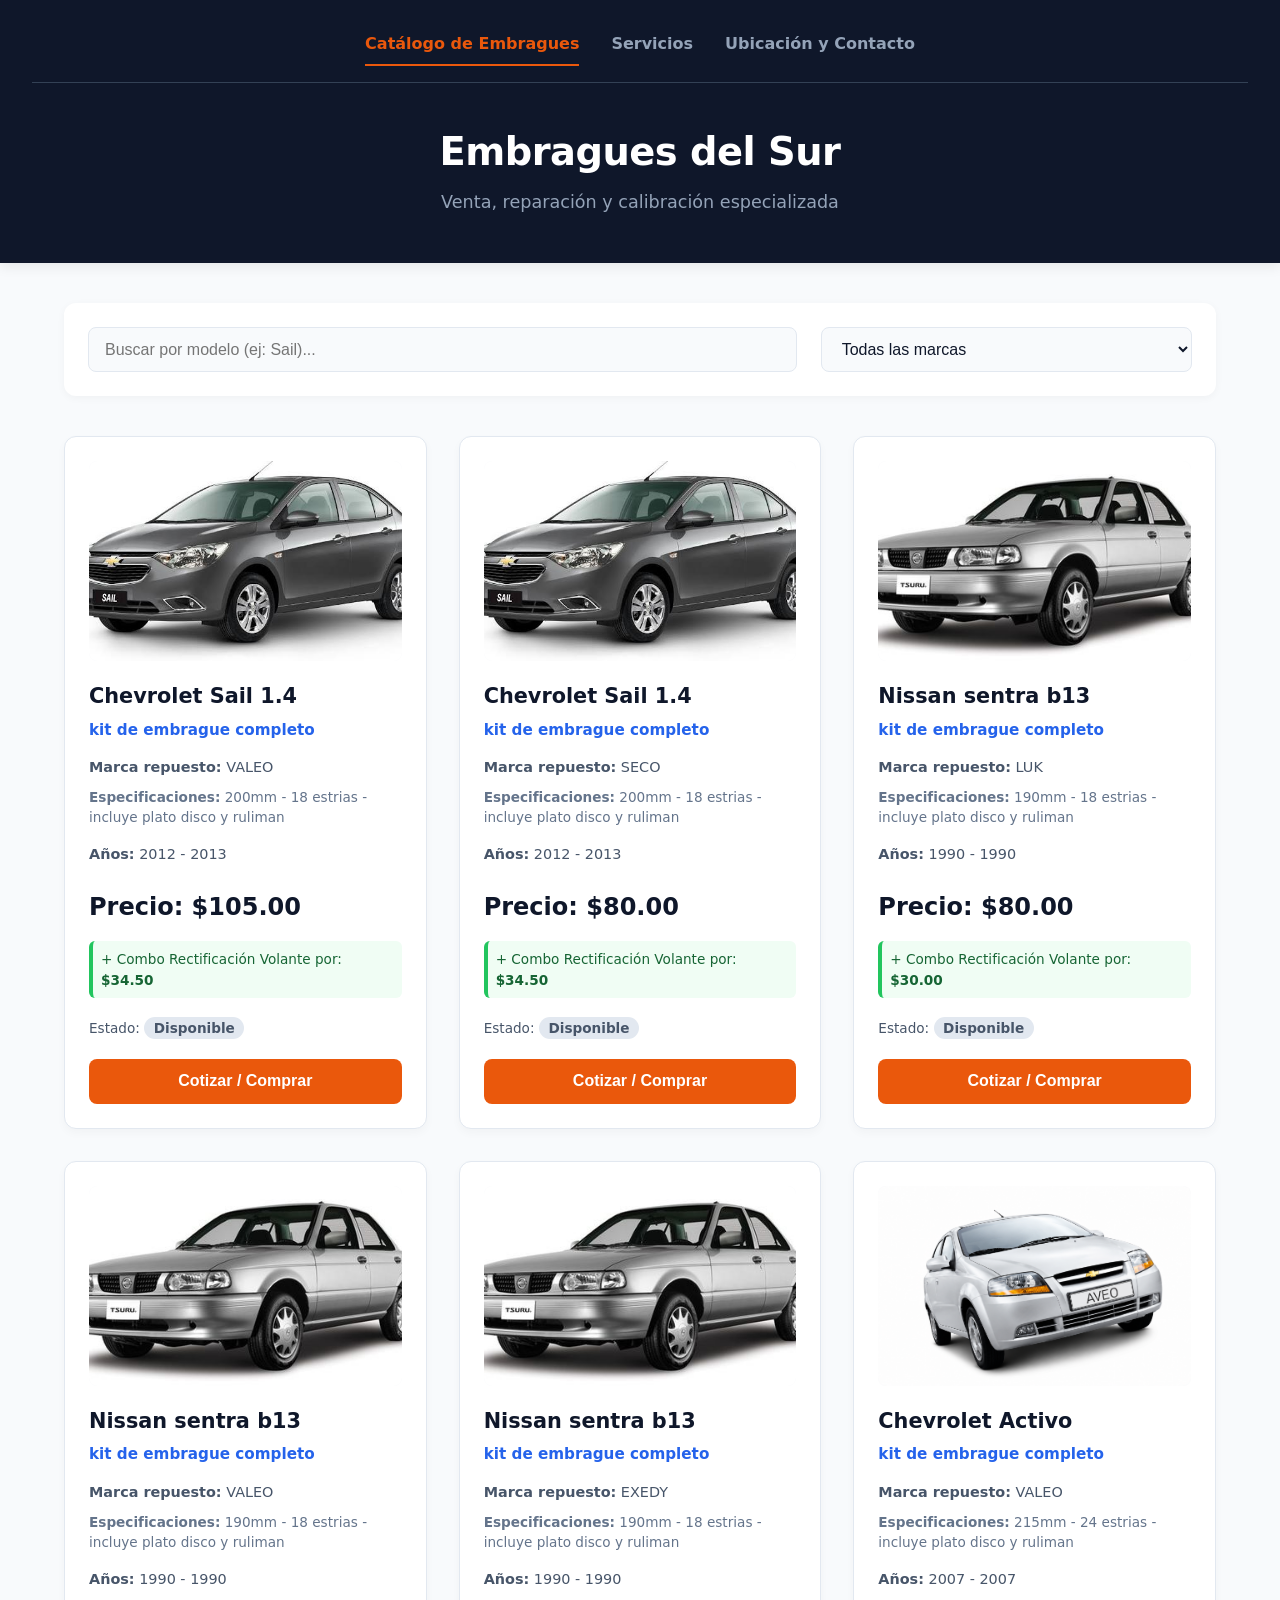
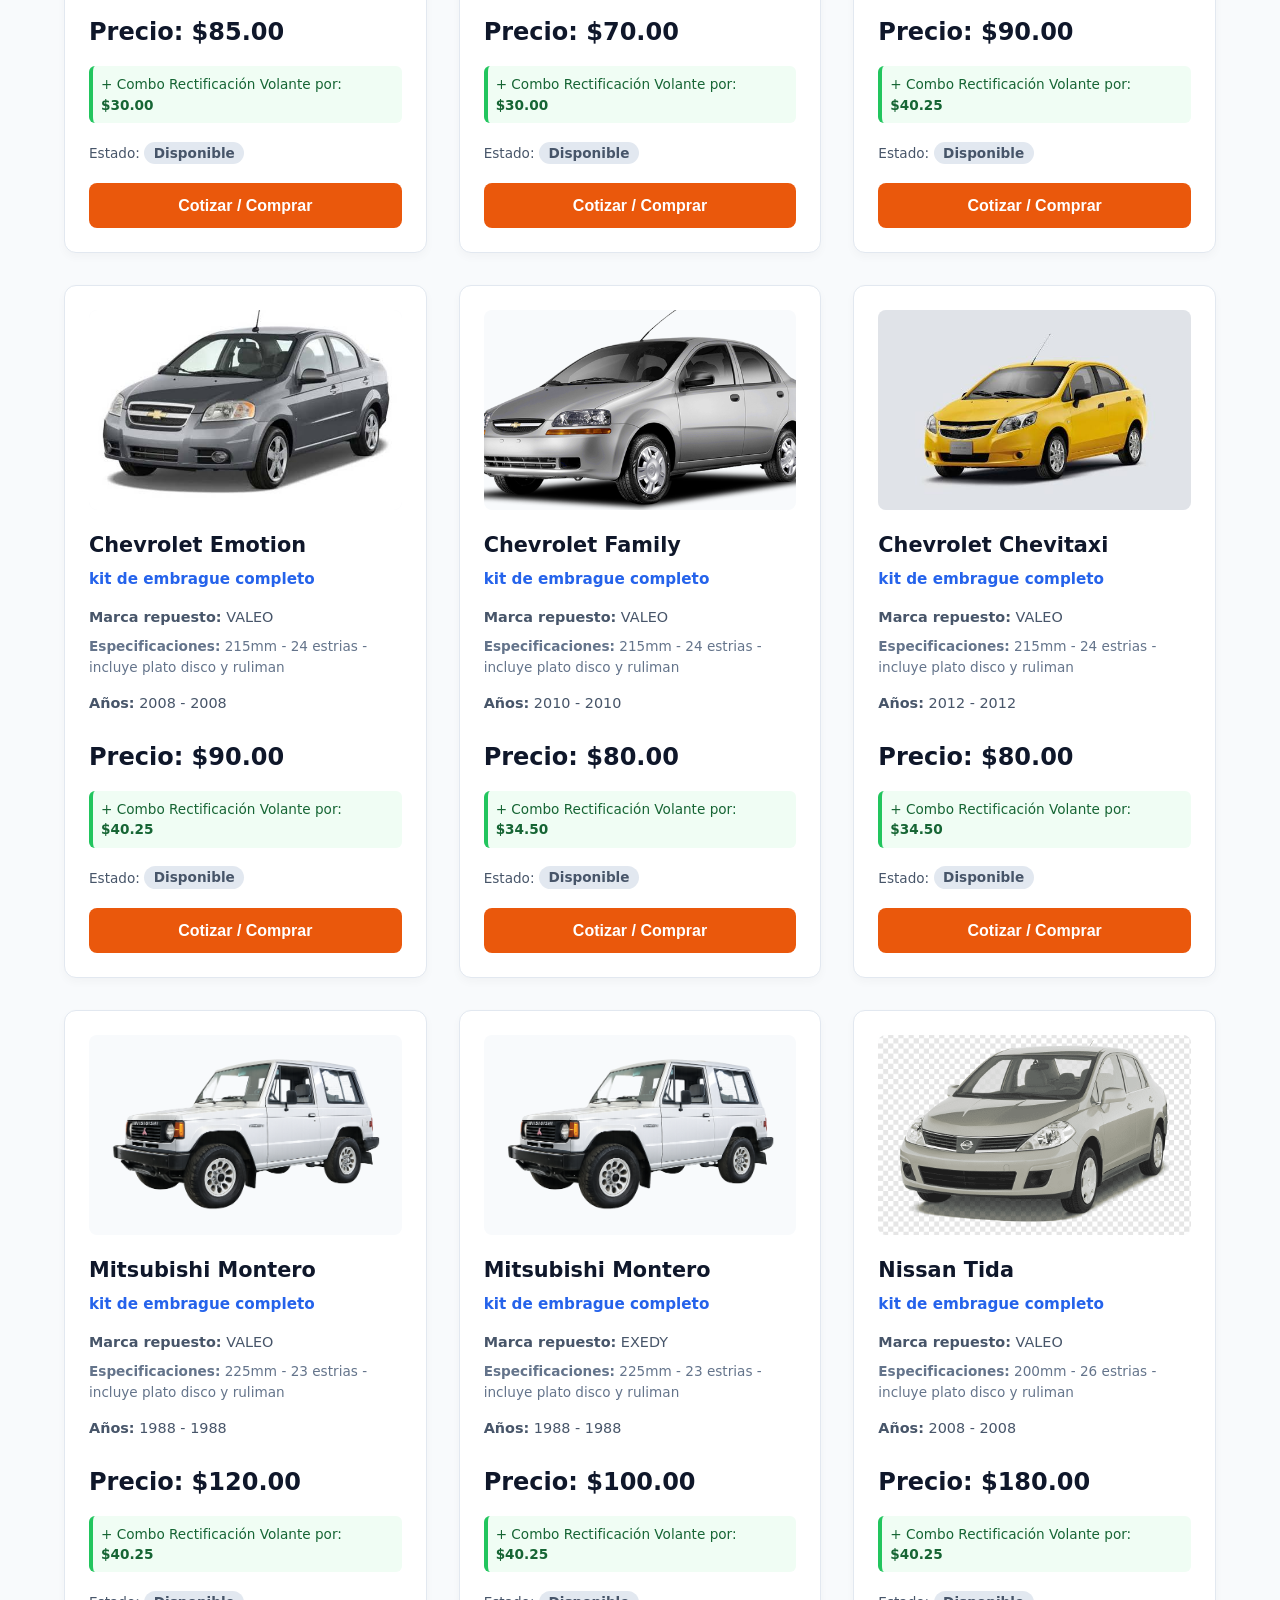
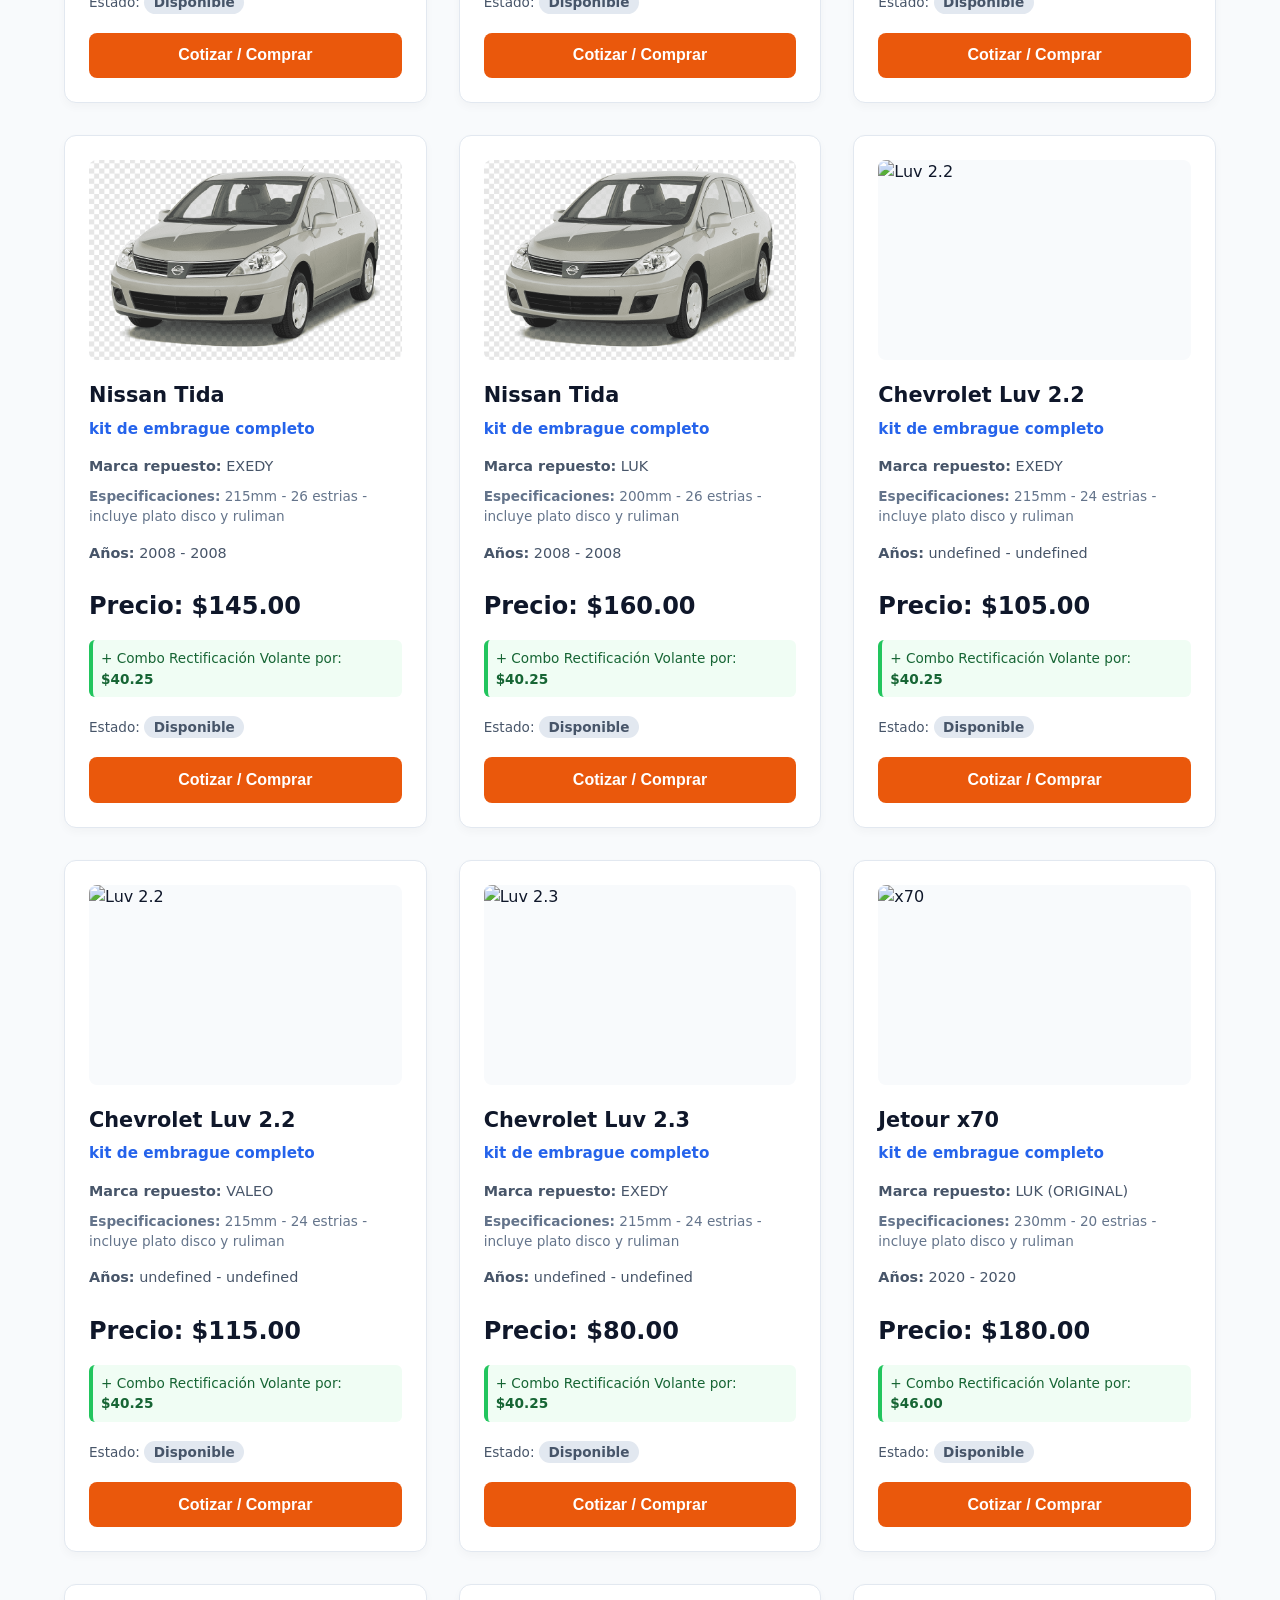
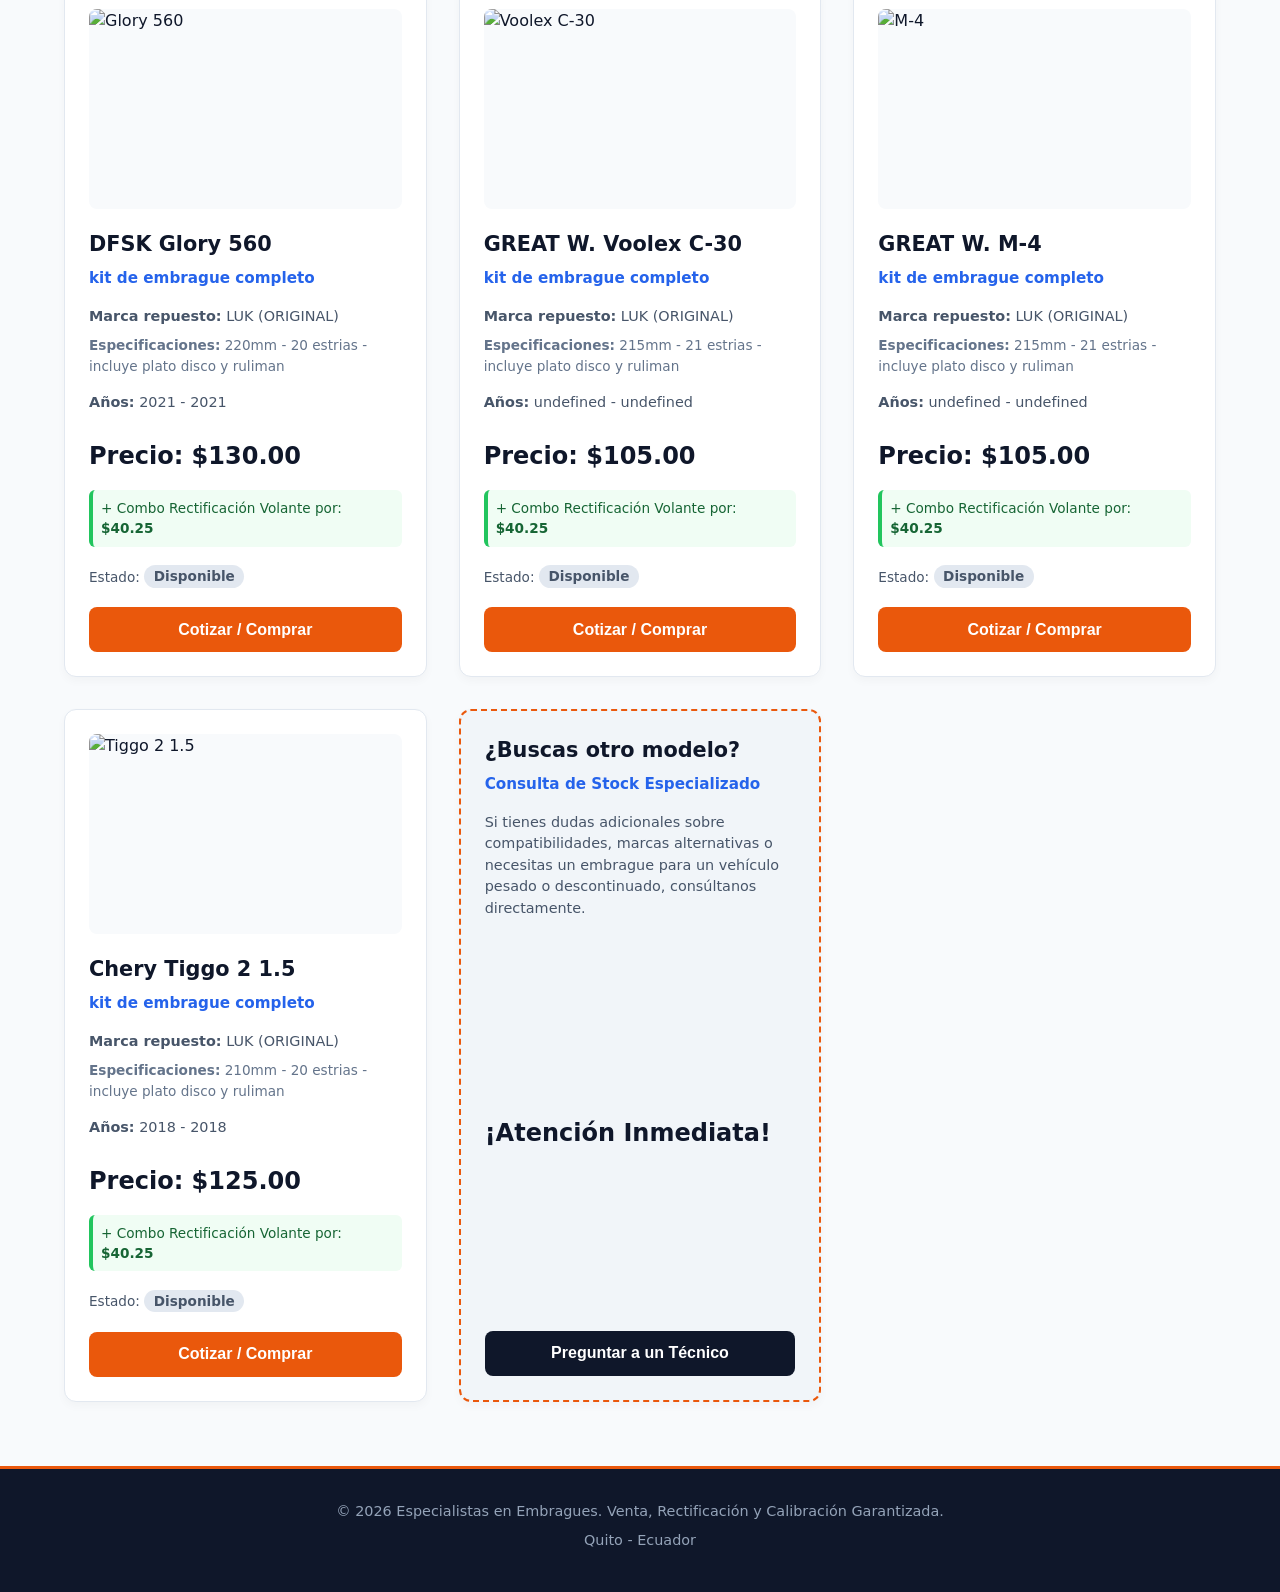
==== index.html @ 49ce3a8f "primer commit" ====
<!DOCTYPE html>
<html lang="es">
<head>
    <meta charset="UTF-8">
    <meta name="viewport" content="width=device-width, initial-scale=1.0">
    
    <title>Embragues del Sur - Venta y reparación de embragues</title>
    
    <link rel="stylesheet" href="css/styles.css">
</head>
    
<body>

    <header>
        <nav class="navbar">
            <a href="index.html" class="nav-link active">Catálogo de Embragues</a>
            <a href="servicios.html" class="nav-link">Servicios</a>
            <a href="contacto.html" class="nav-link">Ubicación y Contacto</a>
        </nav>

        <div class="header-content">
            <h1>Embragues del Sur</h1>
            <p>Venta, reparación y calibración especializada</p>
        </div>
    </header>

    <main>
        <section id="filtros">
            <input type="text" id="buscador-texto" placeholder="Buscar por modelo (ej: Sail)...">
            
            <select id="filtro-marca">
                <option value="todos">Todas las marcas</option>
                <option value="Chevrolet">Chevrolet</option>
                <option value="Nissan">Nissan</option>
                <option value="Mitsubishi">Mitsubishi</option>
                <option value="Jetour">Jetour</option>
                <option value="Toyota">Toyota</option>
                <option value="Hyundai">Hyundai</option>
                <option value="Kia">Kia</option>
            </select>
        </section>

        <section id="contenedor-productos">
            </section>
    </main>

    <footer>
        <div class="footer-contenido">
            <p>© 2026 Especialistas en Embragues. Venta, Rectificación y Calibración Garantizada.</p>
            <p>Quito - Ecuador</p>
        </div>
    </footer>

    <script src="js/app.js"></script>
</body>
</html>
---- css/styles.css ----
/* ==========================================================================
   1. CONFIGURACIÓN GENERAL Y VARIABLES
   ========================================================================== */
:root {
    --bg-principal: #f8fafc;     /* Gris ultra claro y limpio */
    --bg-tarjeta: #ffffff;       /* Blanco puro para bloques */
    --gris-oscuro: #0f172a;      /* Azul/gris oscuro profesional */
    --gris-texto: #475569;       /* Gris suave para lectura */
    --gris-borde: #e2e8f0;       /* Líneas divisorias sutiles */
    --naranja-marca: #ea580c;    /* Naranja automotriz de acción */
    --naranja-hover: #c2410c;    /* Naranja más oscuro para interacciones */
    --azul-acento: #2563eb;      /* Azul para destacar componentes */
}

* {
    box-sizing: border-box;
    margin: 0;
    padding: 0;
}

body {
    font-family: 'Segoe UI', system-ui, -apple-system, sans-serif;
    background-color: var(--bg-principal);
    color: var(--gris-oscuro);
    line-height: 1.5;
}

/* ==========================================================================
   2. ENCABEZADO Y MENÚ DE NAVEGACIÓN (FLEXBOX)
   ========================================================================== */
header {
    background-color: var(--gris-oscuro);
    color: #ffffff;
    padding: 1.5rem 2rem 3rem 2rem;
    box-shadow: 0 4px 12px rgba(0, 0, 0, 0.08);
}

.navbar {
    display: flex;
    justify-content: center;
    gap: 2rem;
    margin-bottom: 2.5rem;
    border-bottom: 1px solid #334155;
    padding-bottom: 1rem;
}

.nav-link {
    color: #94a3b8;
    text-decoration: none;
    font-weight: 600;
    font-size: 1rem;
    padding: 0.5rem 0;
    transition: color 0.2s ease, border-color 0.2s ease;
}

.nav-link:hover {
    color: #ffffff;
}

.nav-link.active {
    color: var(--naranja-marca);
    border-bottom: 2px solid var(--naranja-marca);
}

.header-content {
    text-align: center;
}

.header-content h1 {
    font-size: 2.4rem;
    font-weight: 800;
    margin-bottom: 0.5rem;
    letter-spacing: -0.5px;
}

.header-content p {
    color: #94a3b8;
    font-size: 1.1rem;
}

/* ==========================================================================
   3. SECCIÓN DE FILTROS (FLEXBOX RESPONSIVO)
   ========================================================================== */
main {
    max-width: 1200px;
    margin: 2.5rem auto;
    padding: 0 1.5rem;
}

#filtros {
    background-color: var(--bg-tarjeta);
    padding: 1.5rem;
    border-radius: 12px;
    box-shadow: 0 2px 8px rgba(0, 0, 0, 0.04);
    margin-bottom: 2.5rem;
    display: flex;
    gap: 1.5rem;
}

#buscador-texto {
    flex: 2; /* Toma el doble de espacio */
}

#filtro-marca {
    flex: 1; /* Toma un espacio base */
}

#buscador-texto, #filtro-marca {
    padding: 0.75rem 1rem;
    font-size: 1rem;
    border: 1px solid var(--gris-borde);
    border-radius: 8px;
    background-color: var(--bg-principal);
    color: var(--gris-oscuro);
    outline: none;
    transition: border-color 0.2s ease, box-shadow 0.2s ease;
}

#buscador-texto:focus, #filtro-marca:focus {
    border-color: var(--azul-acento);
    box-shadow: 0 0 0 3px rgba(37, 99, 235, 0.1);
}

/* ==========================================================================
   4. TIENDA Y CUADRÍCULA DE PRODUCTOS (CSS GRID)
   ========================================================================== */
#contenedor-productos {
    display: grid;
    grid-template-columns: repeat(auto-fill, minmax(320px, 1fr));
    gap: 2rem;
}

.sin-resultados {
    grid-column: 1 / -1; /* Ocupa todo el ancho del grid */
    text-align: center;
    font-size: 1.2rem;
    color: var(--gris-texto);
    padding: 4rem 2rem;
    background: var(--bg-tarjeta);
    border-radius: 12px;
    border: 1px dashed var(--gris-borde);
}

/* Tarjeta Estructurada con Flexbox Interno para alinear el botón */
.producto-card {
    background-color: var(--bg-tarjeta);
    border-radius: 12px;
    box-shadow: 0 4px 10px rgba(0, 0, 0, 0.03);
    border: 1px solid var(--gris-borde);
    padding: 1.5rem;
    display: flex;
    flex-direction: column;
    transition: transform 0.2s ease, box-shadow 0.2s ease;
}

.producto-card:hover {
    transform: translateY(-4px);
    box-shadow: 0 10px 20px rgba(0, 0, 0, 0.08);
}

/* ==========================================================================
   NUEVO: CONTENEDOR Y HOVER PARA IMÁGENES DOBLES (AUTO / EMBRAGUE)
   ========================================================================== */
.producto-imagen-contenedor {
    position: relative;
    width: 100%;
    height: 200px;
    border-radius: 8px;
    overflow: hidden;
    margin-bottom: 1.25rem;
    background-color: var(--bg-principal);
}

/* Forzamos a ambas imágenes a ocupar el mismo espacio exacto */
.producto-imagen-contenedor img {
    position: absolute;
    top: 0;
    left: 0;
    width: 100%;
    height: 100%;
    object-fit: cover;
    transition: opacity 0.4s ease, transform 0.4s ease;
}

/* Estado inicial: El auto se ve y el embrague se oculta */
.img-vehiculo {
    opacity: 1;
    z-index: 2;
}

.img-embrague {
    opacity: 0;
    z-index: 1;
}

/* Al pasar el cursor sobre la tarjeta completa: */
.producto-card:hover .img-vehiculo {
    opacity: 0;
    transform: scale(1.05); /* Sutil efecto de acercamiento al desvanecer */
}

.producto-card:hover .img-embrague {
    opacity: 1;
}

/* ==========================================================================
   ELEMENTOS INTERNOS DE LA TARJETA
   ========================================================================== */
.producto-card h3 {
    font-size: 1.3rem;
    color: var(--gris-oscuro);
    margin-bottom: 0.4rem;
}

.producto-card .componente {
    color: var(--azul-acento);
    font-size: 0.95rem;
    font-weight: 600;
    margin-bottom: 1rem;
}

.producto-card p {
    font-size: 0.9rem;
    color: var(--gris-texto);
    margin-bottom: 0.5rem;
}

.producto-card .specs {
    font-size: 0.85rem;
    color: #64748b;
    margin-bottom: 1rem;
    /* Mantiene las descripciones ordenadas */
    display: -webkit-box;
    -webkit-line-clamp: 2;
    -webkit-box-orient: vertical;
    overflow: hidden;
}

.producto-card:hover .specs {
    display: block;          /* Quita el comportamiento de caja recortada */
    overflow: visible;       /* Permite que el texto se muestre completo */
    -webkit-line-clamp: unset; /* Elimina el límite de líneas */
}

.producto-card .precio {
    font-size: 1.5rem;
    font-weight: 700;
    color: var(--gris-oscuro);
    margin-top: auto; /* Empuja el precio y lo que sigue al fondo de la tarjeta */
    padding-top: 1rem;
}

.producto-card .combo {
    font-size: 0.85rem;
    background-color: #f0fdf4;
    color: #166534;
    padding: 0.5rem;
    border-radius: 6px;
    border-left: 4px solid #22c55e;
    margin-top: 0.5rem;
}

.producto-card .stock {
    font-size: 0.85rem;
    margin-top: 0.75rem;
    margin-bottom: 1.25rem;
}

.producto-card .stock span {
    background-color: #e2e8f0;
    padding: 0.2rem 0.6rem;
    border-radius: 12px;
    font-weight: 600;
}

/* Botón Moderno */
.btn-cotizar {
    background-color: var(--naranja-marca);
    color: #ffffff;
    border: none;
    padding: 0.85rem;
    font-size: 1rem;
    font-weight: 700;
    border-radius: 8px;
    cursor: pointer;
    text-align: center;
    transition: background-color 0.2s ease;
    width: 100%;
}

.btn-cotizar:hover {
    background-color: var(--naranja-hover);
}

/* ==========================================================================
   5. SECCIONES SECUNDARIAS (SERVICIOS Y CONTACTO)
   ========================================================================== */
.seccion-texto, .seccion-contacto {
    background: var(--bg-tarjeta);
    padding: 2.5rem;
    border-radius: 12px;
    box-shadow: 0 4px 12px rgba(0, 0, 0, 0.03);
    border: 1px solid var(--gris-borde);
}

.servicio-item {
    margin-bottom: 2.5rem;
    padding-bottom: 2rem;
    border-bottom: 1px solid var(--gris-borde);
}

.servicio-item:last-child {
    border-bottom: none;
    margin-bottom: 0;
    padding-bottom: 0;
}

.servicio-item h2, .datos-contacto h2, .mapa-contenedor h2 {
    color: var(--gris-oscuro);
    margin-bottom: 1rem;
    font-size: 1.5rem;
}

.datos-contacto p {
    margin-bottom: 1rem;
    font-size: 1.05rem;
}

.mapa-contenedor {
    margin-top: 2.5rem;
}

.mapa-contenedor iframe {
    border-radius: 12px;
    box-shadow: 0 4px 10px rgba(0, 0, 0, 0.05);
}

/* ==========================================================================
   6. RESPONSIVIDAD AUTOMÁTICA
   ========================================================================== */
@media (max-width: 768px) {
    #filtros {
        flex-direction: column;
        gap: 1rem;
    }
    
    header {
        padding: 1.5rem 1rem 2rem 1rem;
    }
    
    .navbar {
        gap: 1rem;
    }
    
    .nav-link {
        font-size: 0.9rem;
    }
}

/* Estilos especiales para la tarjeta de consulta abierta */
.tarjeta-ayuda {
    background-color: #f1f5f9 !important; /* Fondo gris sutil diferente */
    border: 2px dashed var(--naranja-marca) !important; /* Borde punteado naranja */
}

.contenido-ayuda {
    display: flex;
    flex-direction: column;
    height: 100%;
}

.btn-cotizar-general {
    background-color: var(--gris-oscuro);
    color: #ffffff;
    border: none;
    padding: 0.85rem;
    font-size: 1rem;
    font-weight: 700;
    border-radius: 8px;
    cursor: pointer;
    text-align: center;
    transition: background-color 0.2s ease;
    width: 100%;
    margin-top: auto; /* Se alinea abajo perfectamente */
}

.btn-cotizar-general:hover {
    background-color: var(--naranja-marca); /* Se vuelve naranja al pasar el mouse */
}

/* ==========================================================================
   7. EFECTO ANTES Y DESPUÉS (SLIDER INTERACTIVO)
   ========================================================================== */
.item-split {
    display: flex;
    gap: 2.5rem;
    align-items: center;
}

.servicio-info {
    flex: 1;
}

.slider-contenedor {
    flex: 1;
    display: flex;
    justify-content: center;
}

.antes-despues-slider {
    position: relative;
    width: 100%;
    max-width: 400px;
    height: 300px;
    border-radius: 12px;
    overflow: hidden;
    box-shadow: 0 4px 15px rgba(0,0,0,0.1);
    border: 1px solid var(--gris-borde);
    user-select: none;
}

.imagen-box {
    position: absolute;
    top: 0;
    left: 0;
    width: 100%;
    height: 100%;
}

.imagen-box img {
    width: 400px; /* Debe coincidir con el max-width del contenedor */
    height: 300px;
    object-fit: cover;
    display: block;
}

/* La imagen del "antes" inicia recortada a la mitad (50%) */
.imagen-box.antes {
    width: 50%;
    overflow: hidden;
    border-right: 2px solid #ffffff;
    z-index: 2;
}

/* Etiquetas flotantes sobre las fotos */
.etiqueta {
    position: absolute;
    top: 10px;
    padding: 0.3rem 0.6rem;
    border-radius: 4px;
    font-size: 0.75rem;
    font-weight: 700;
    text-transform: uppercase;
    z-index: 3;
}

.etiqueta-despues {
    right: 10px;
    background-color: #166534;
    color: #ffffff;
}

.etiqueta-antes {
    left: 10px;
    background-color: #991b1b;
    color: #ffffff;
}

/* Control deslizable transparente que ocupa toda la tarjeta */
.slider-barra {
    position: absolute;
    -webkit-appearance: none;
    appearance: none;
    width: 100%;
    height: 100%;
    background: transparent;
    outline: none;
    margin: 0;
    z-index: 4;
    cursor: ew-resize;
}

/* Estilo del botón central del deslizador (Chrome/Safari) */
.slider-barra::-webkit-slider-thumb {
    -webkit-appearance: none;
    appearance: none;
    width: 36px;
    height: 36px;
    border-radius: 50%;
    background-color: var(--naranja-marca);
    border: 3px solid #ffffff;
    box-shadow: 0 2px 6px rgba(0,0,0,0.3);
    cursor: ew-resize;
}

/* Estilo del botón central del deslizador (Firefox) */
.slider-barra::-moz-range-thumb {
    width: 36px;
    height: 36px;
    border-radius: 50%;
    background-color: var(--naranja-marca);
    border: 3px solid #ffffff;
    box-shadow: 0 2px 6px rgba(0,0,0,0.3);
    cursor: ew-resize;
}

/* Ajuste responsivo para celulares: se apila verticalmente */
@media (max-width: 768px) {
    .item-split {
        flex-direction: column;
    }
    .imagen-box img {
        width: 100%;
    }
}

/* ==========================================================================
   8. PIE DE PÁGINA (FOOTER)
   ========================================================================== */
footer {
    background-color: var(--gris-oscuro);
    color: #94a3b8;
    text-align: center;
    padding: 2rem 1rem;
    margin-top: 4rem;
    border-top: 3px solid var(--naranja-marca);
    font-size: 0.9rem;
}

.footer-contenido p {
    margin-bottom: 0.5rem;
}
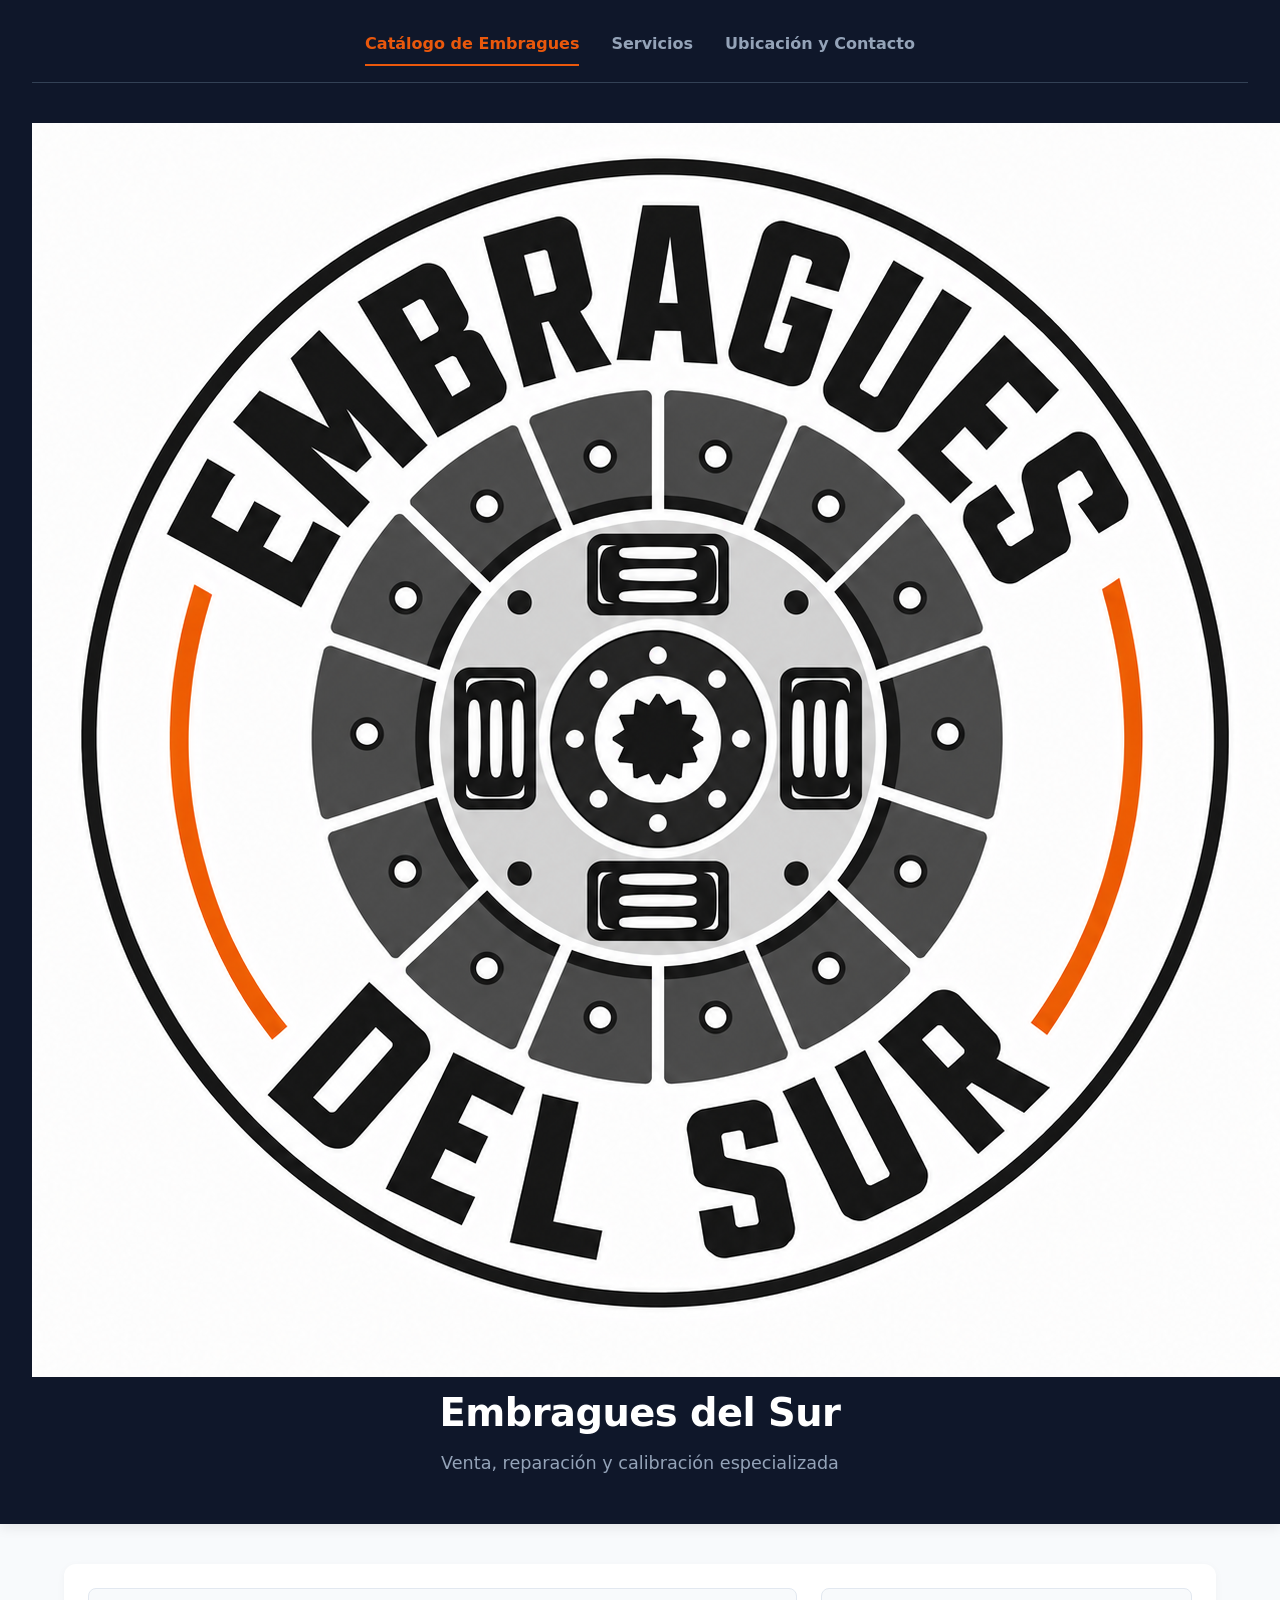
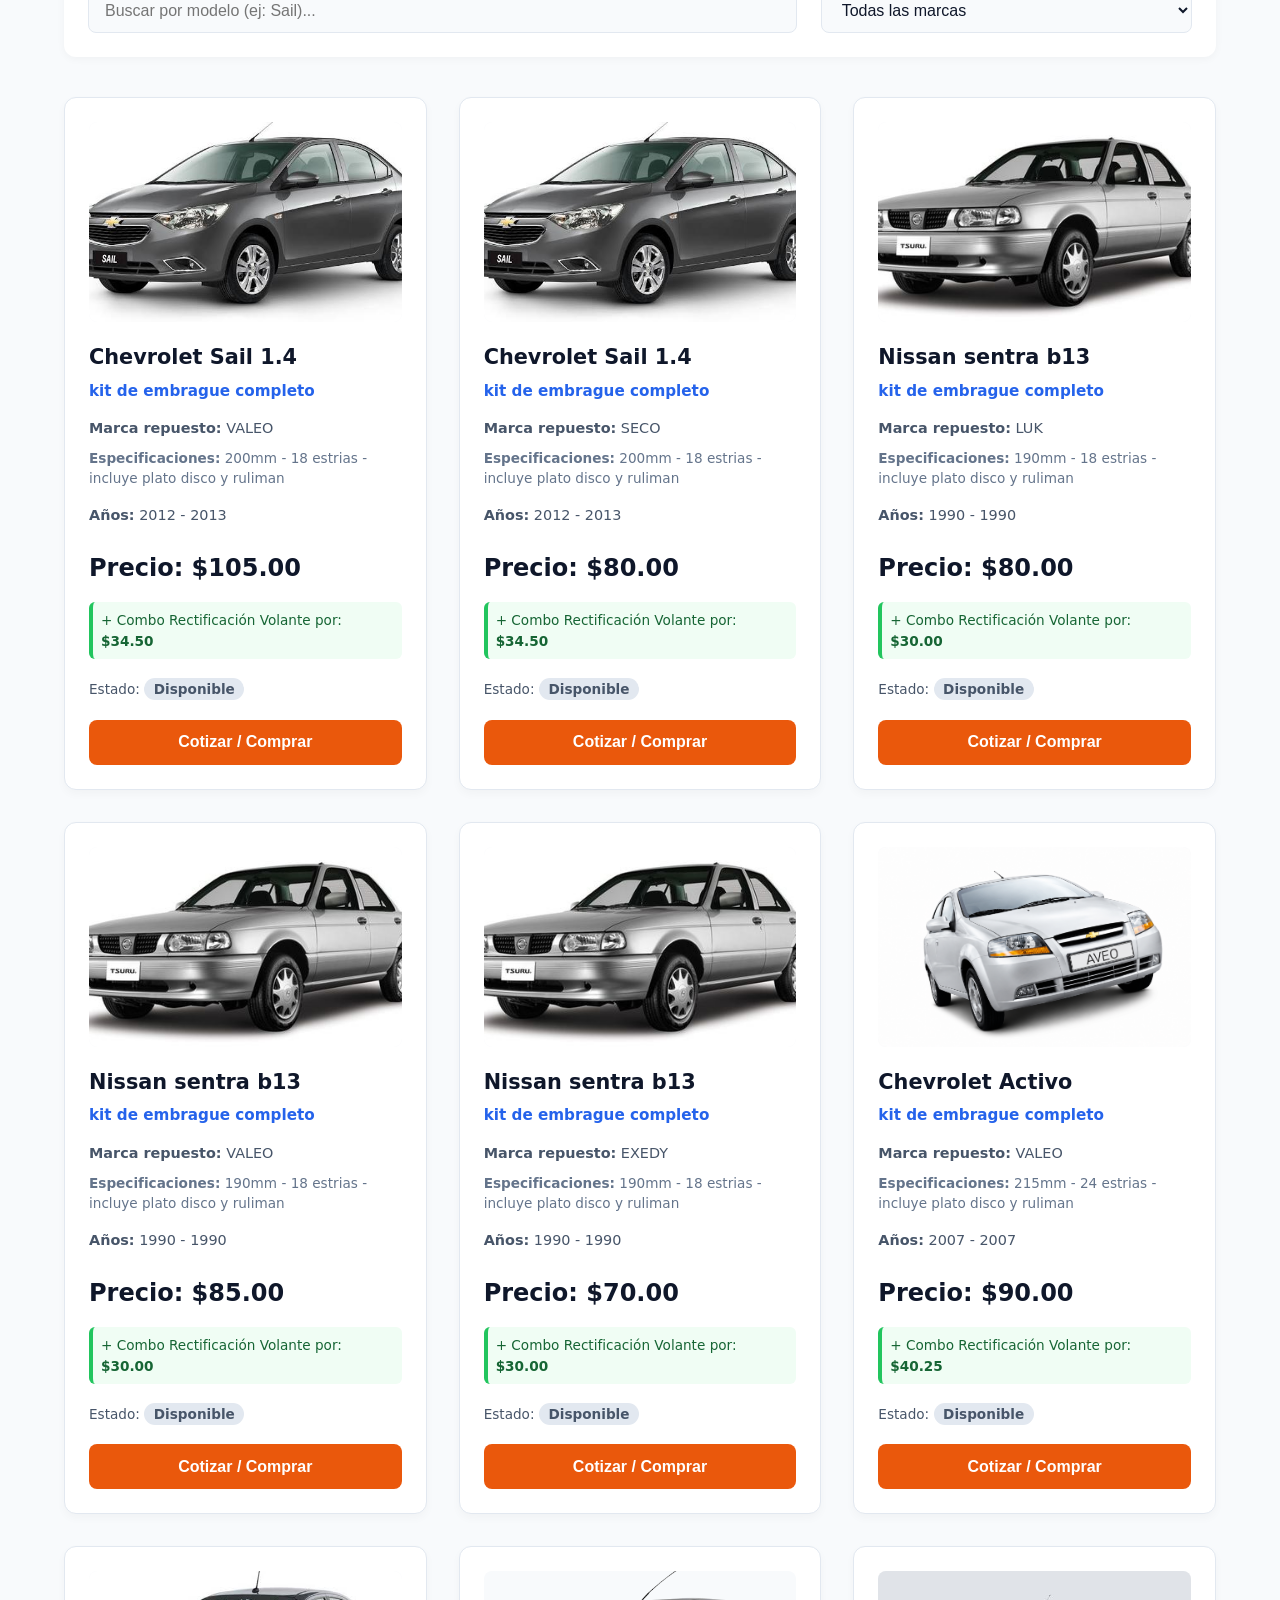
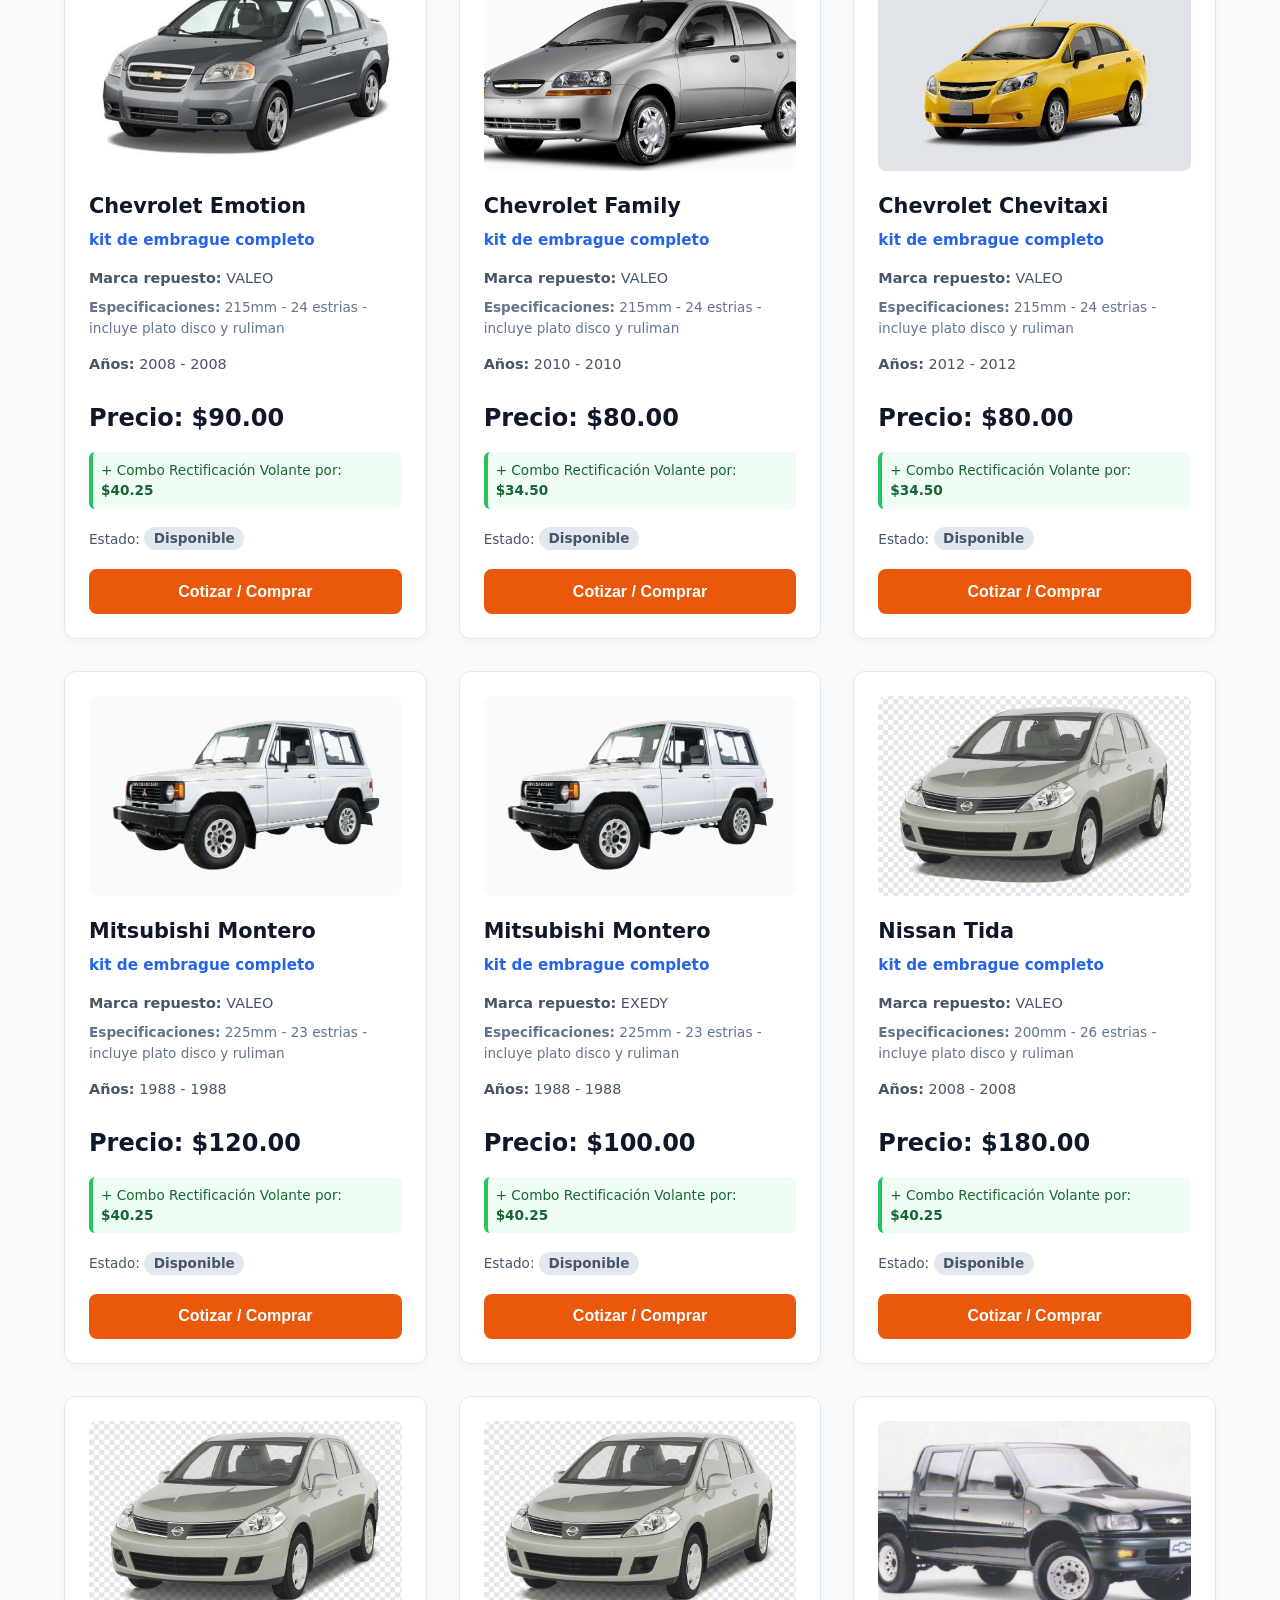
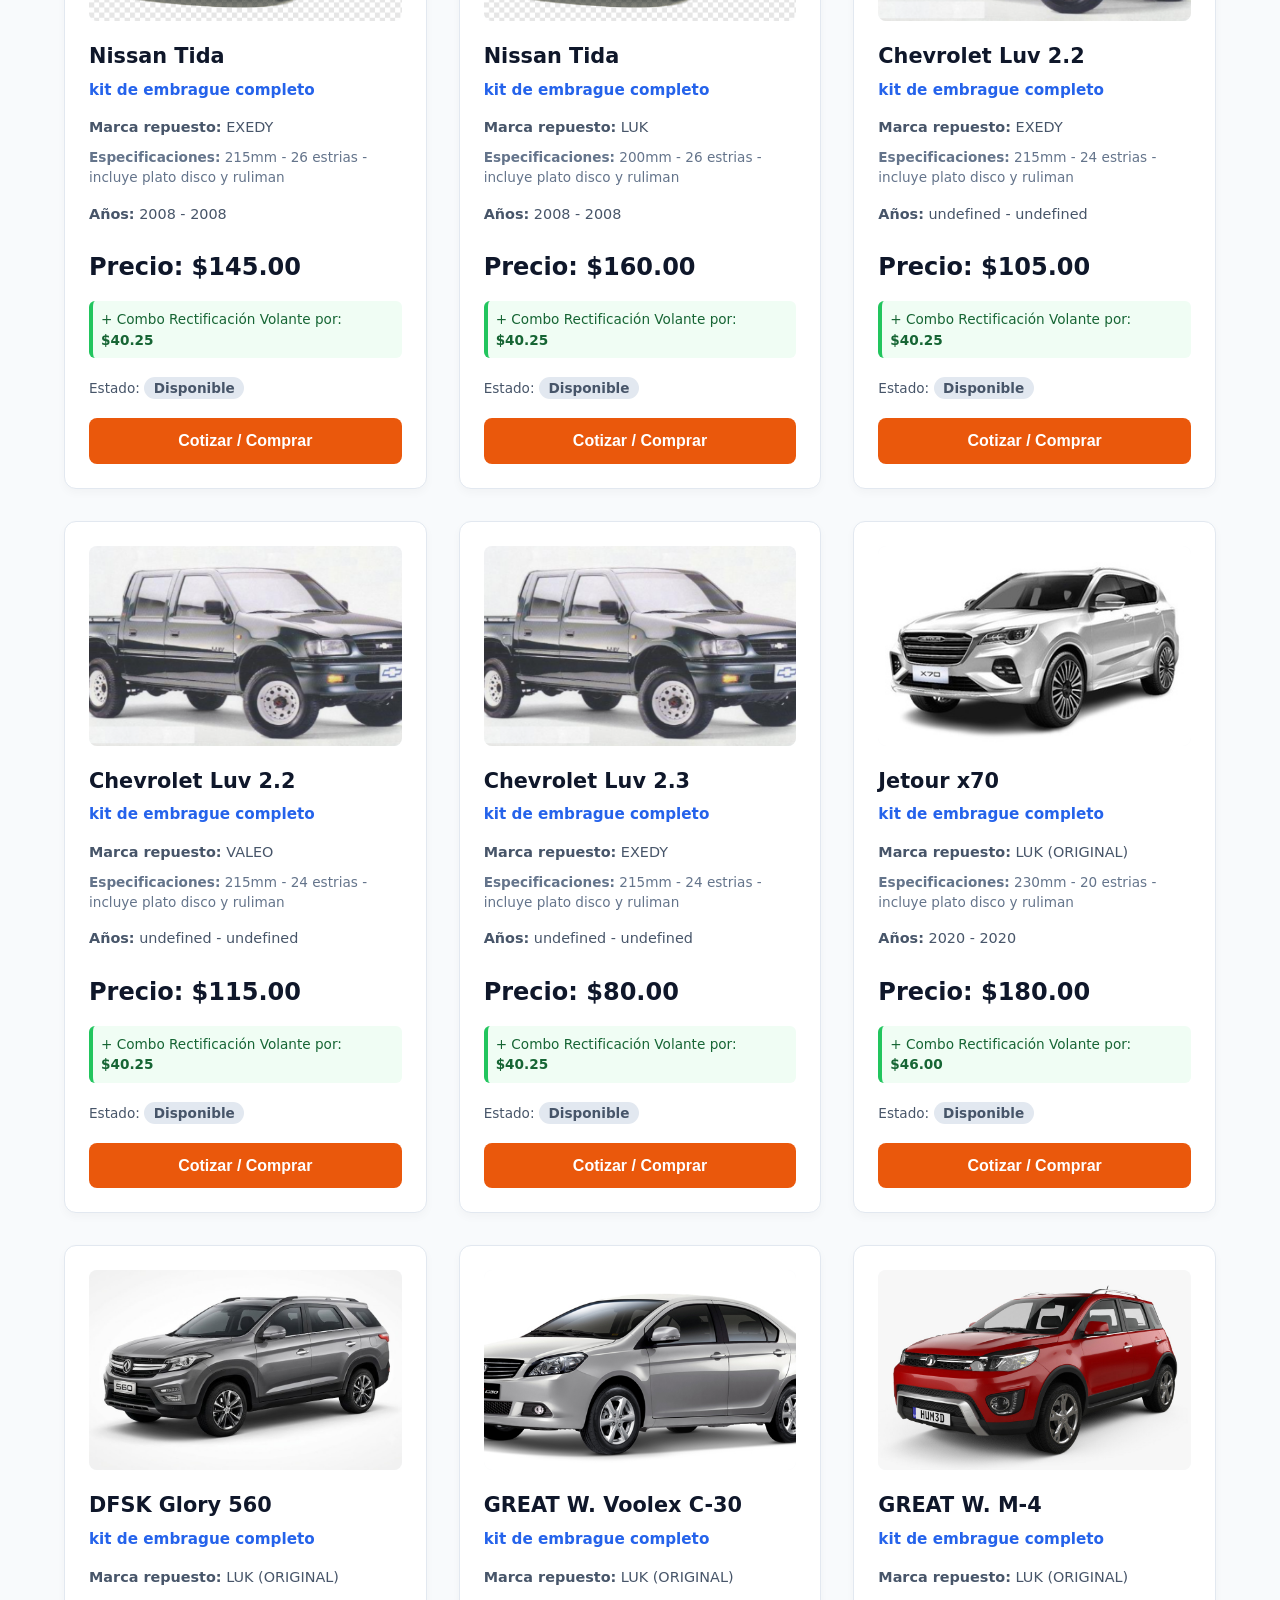
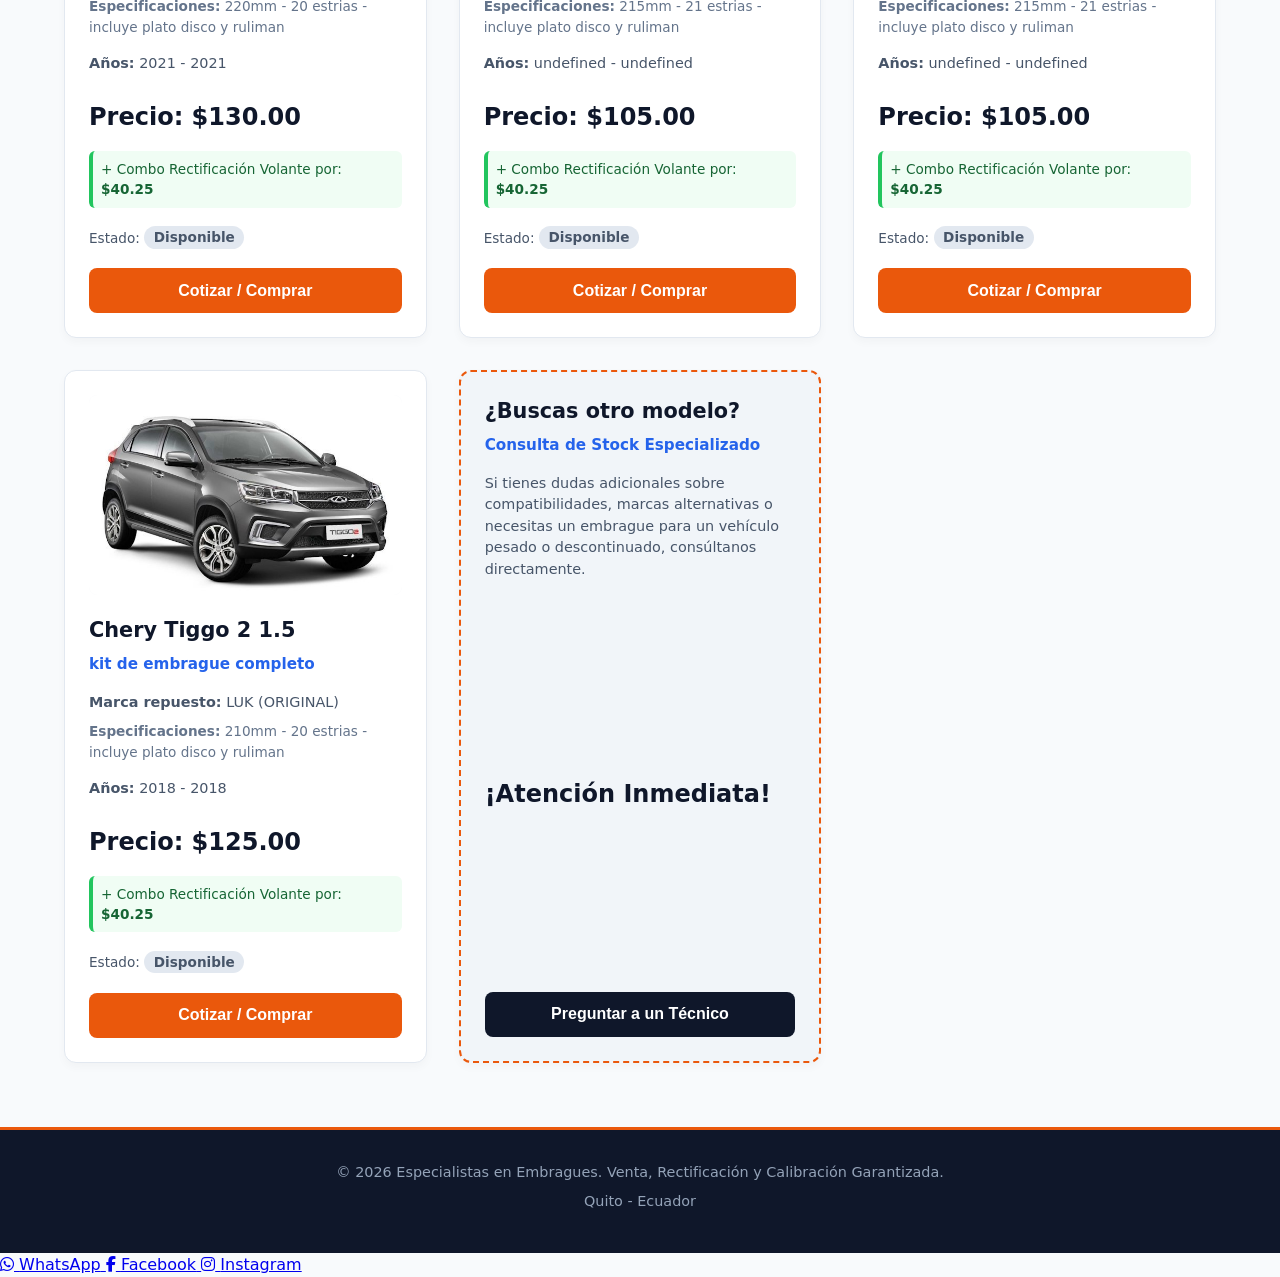
==== commit 099ad810: "favicom" ====
--- a/index.html
+++ b/index.html
@@ -1,12 +1,16 @@
 <!DOCTYPE html>
 <html lang="es">
 <head>
+    <meta name="google-site-verification" content="TJgr9N0yfVxy8Mr93JFsc8fqqEricpgPp0FRdAvs9Uc" />
     <meta charset="UTF-8">
     <meta name="viewport" content="width=device-width, initial-scale=1.0">
     
     <title>Embragues del Sur - Venta y reparación de embragues</title>
     
     <link rel="stylesheet" href="css/styles.css">
+    <link rel="stylesheet" href="https://cdnjs.cloudflare.com/ajax/libs/font-awesome/6.5.2/css/all.min.css">
+    
+    <link rel="icon" type="image/png" href="imagenes/logo.png">
 </head>
     
 <body>
@@ -19,6 +23,9 @@
         </nav>
 
         <div class="header-content">
+            <img src="imagenes/logo.png"
+                alt="Logo Embragues del Sur"
+                class="logo-principal">
             <h1>Embragues del Sur</h1>
             <p>Venta, reparación y calibración especializada</p>
         </div>
@@ -50,7 +57,33 @@
             <p>Quito - Ecuador</p>
         </div>
     </footer>
+<div class="redes-flotantes">
 
+    <a href="https://wa.me/593985598575"
+       class="whatsapp"
+       target="_blank"
+       aria-label="WhatsApp">
+        <i class="fab fa-whatsapp"></i>
+        <span>WhatsApp</span>
+    </a>
+
+    <a href="https://www.facebook.com/embraguesdelsur"
+       class="facebook"
+       target="_blank"
+       aria-label="Facebook">
+        <i class="fab fa-facebook-f"></i>
+        <span>Facebook</span>
+    </a>
+
+    <a href="https://www.instagram.com/embraguesdelsur"
+       class="instagram"
+       target="_blank"
+       aria-label="Instagram">
+        <i class="fab fa-instagram"></i>
+        <span>Instagram</span>
+    </a>
+
+</div>
     <script src="js/app.js"></script>
 </body>
 </html>
